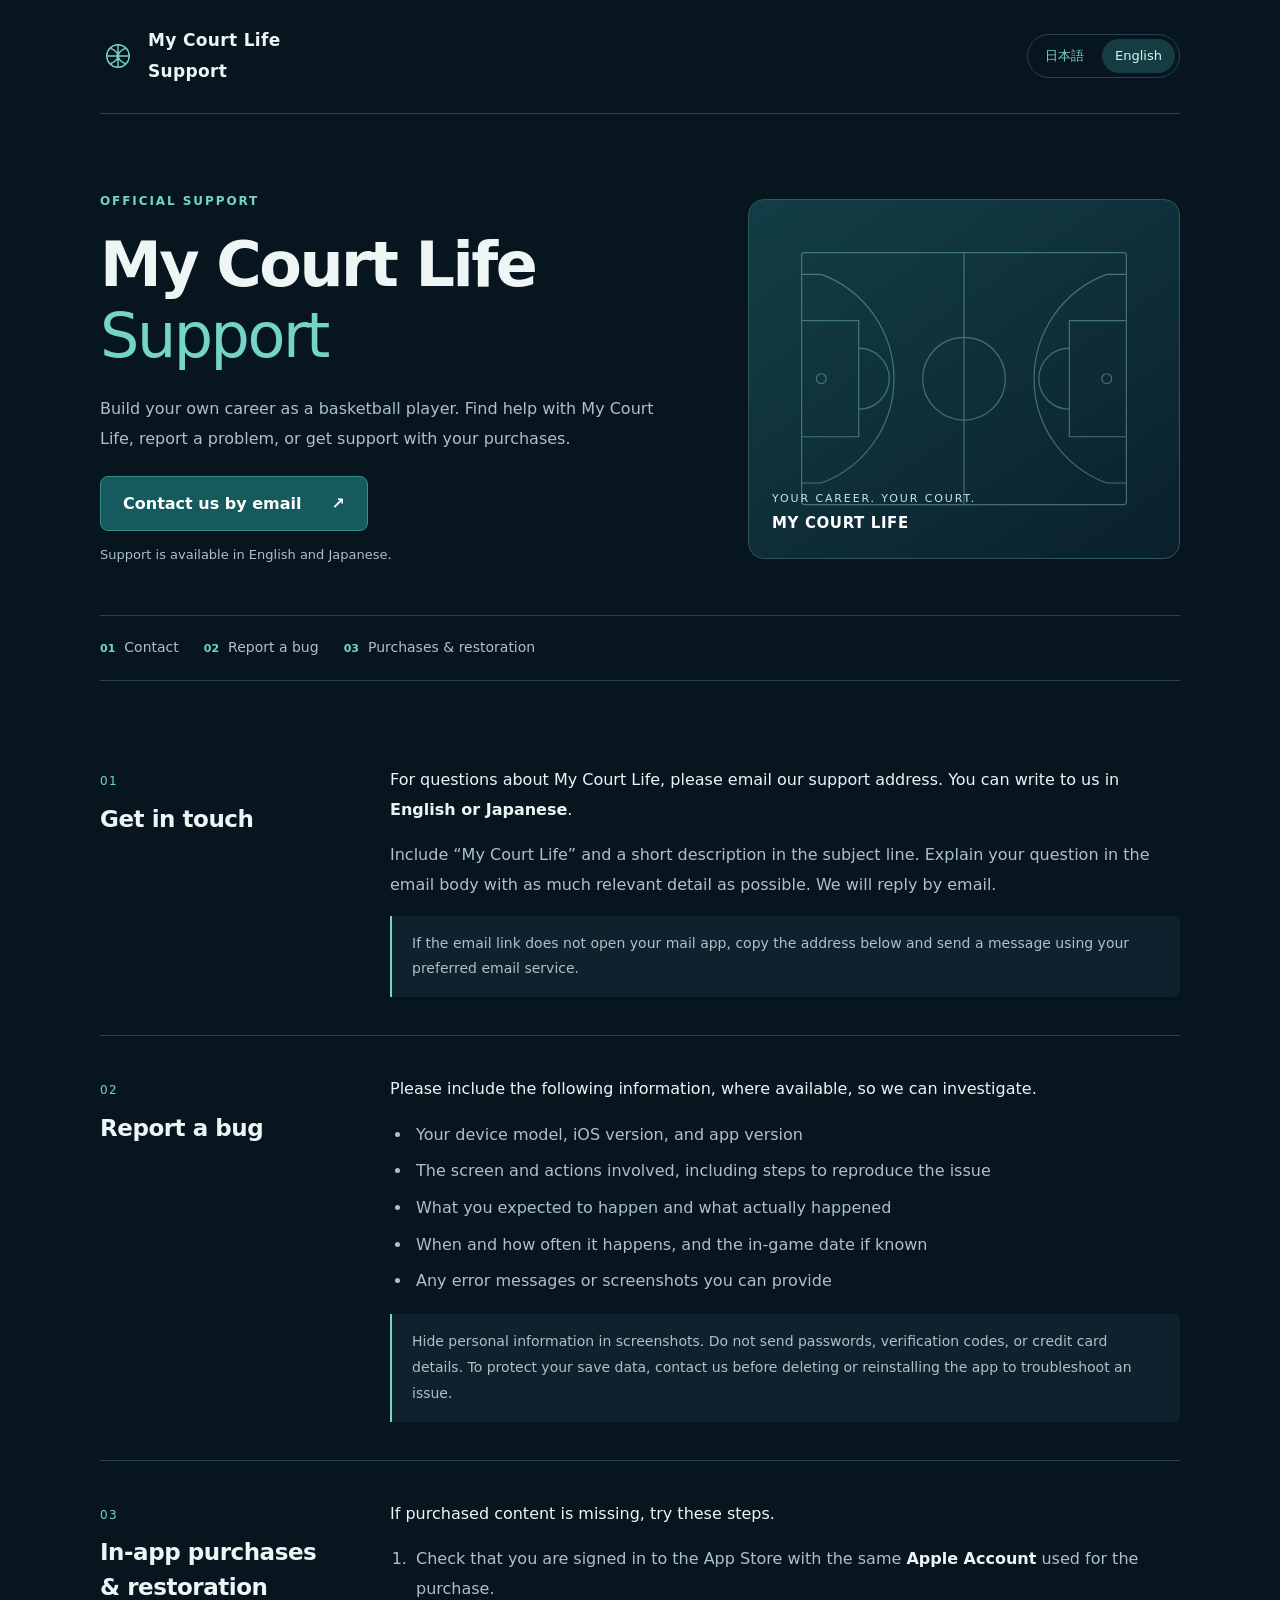
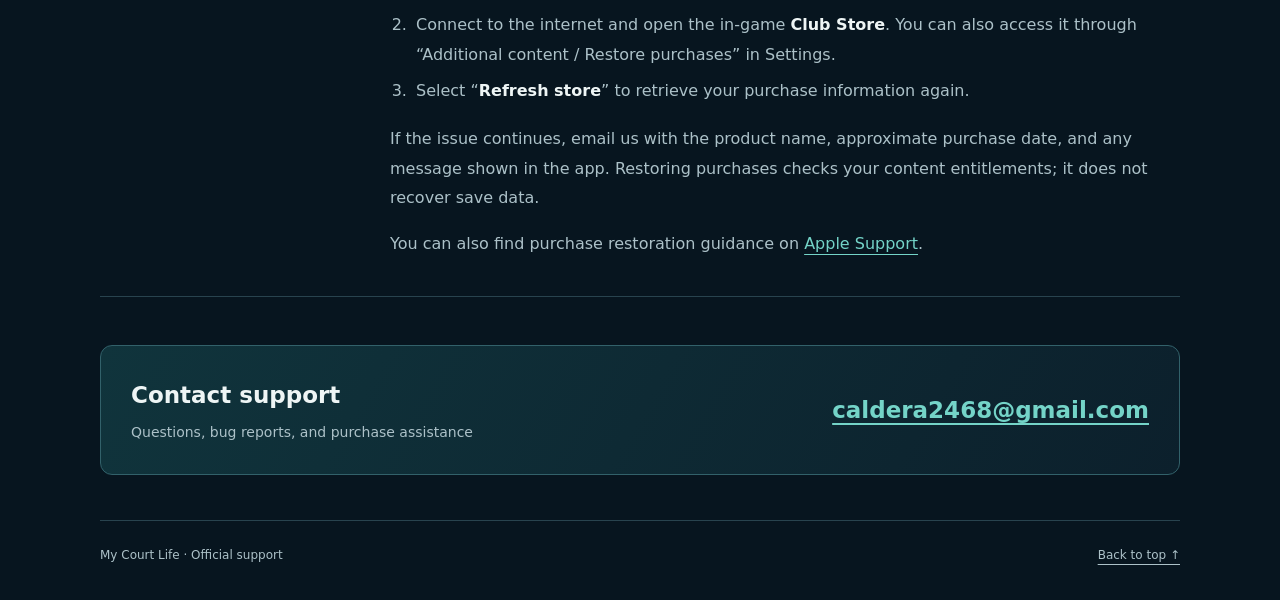
==== en.html @ d5c2948f "Publish Japanese and English support pages" ====
<!doctype html>
<html lang="en"><head><meta charset="utf-8"><meta name="viewport" content="width=device-width, initial-scale=1"><meta name="color-scheme" content="dark"><meta name="theme-color" content="#07151f"><title>My Court Life Support | Official Support</title><meta name="description" content="Official support for My Court Life. Contact us in English or Japanese, report a bug, and find help with in-app purchases and restoring purchases."><link rel="alternate" hreflang="ja" href="index.html"><link rel="alternate" hreflang="en" href="en.html"><link rel="alternate" hreflang="x-default" href="index.html"><link rel="icon" href="favicon.svg" type="image/svg+xml"><link rel="stylesheet" href="styles.css"></head>
<body id="top"><a class="skip" href="#main">Skip to content</a><div class="wrap"><header class="header"><a class="brand" href="en.html" aria-label="My Court Life Support"><svg aria-hidden="true" focusable="false" viewBox="0 0 64 64"><g fill="none" stroke="#74d4c8" stroke-width="2.5"><circle cx="32" cy="32" r="20"/><path d="M12 32h40M32 12v40M18 18c18 7 18 21 0 28M46 18c-18 7-18 21 0 28"/></g></svg><span>My Court Life<br>Support</span></a><nav class="langs" aria-label="Language / 言語"><a href="index.html" lang="ja" hreflang="ja">日本語</a><span aria-current="page" lang="en">English</span></nav></header>
<main id="main"><section class="hero" aria-labelledby="page-title"><div><p class="eyebrow">OFFICIAL SUPPORT</p><h1 id="page-title">My Court Life<span>Support</span></h1><p class="lead">Build your own career as a basketball player. Find help with My Court Life, report a problem, or get support with your purchases.</p><a class="contact-link" href="mailto:caldera2468@gmail.com?subject=My%20Court%20Life%3A%20Support%20request&amp;body=How%20can%20we%20help%3F%0A%0ADevice%20model%3A%0AiOS%20version%3A%0AApp%20version%3A%0A">Contact us by email<span aria-hidden="true">↗</span></a><p class="hero-note">Support is available in English and Japanese.</p></div><div class="court" aria-hidden="true"><svg viewBox="0 0 380 300" fill="none" stroke="currentColor" stroke-width="1.2"><rect x="25" y="22" width="330" height="256" rx="3"/><path d="M190 22v256"/><circle cx="190" cy="150" r="42"/><path d="M25 91h58v118H25M355 91h-58v118h58M83 119a31 31 0 0 1 0 62M297 119a31 31 0 0 0 0 62M25 44h20a113 113 0 0 1 0 212H25M355 44h-20a113 113 0 0 0 0 212h20"/><circle cx="45" cy="150" r="5"/><circle cx="335" cy="150" r="5"/></svg><div class="court-caption">YOUR CAREER. YOUR COURT.<strong>MY COURT LIFE</strong></div></div></section>
<nav class="topics" aria-label="Support topics"><a href="#contact"><b>01</b>Contact</a><a href="#bugs"><b>02</b>Report a bug</a><a href="#purchases"><b>03</b>Purchases & restoration</a></nav><section class="section" id="contact" aria-labelledby="heading-contact"><div><span class="num">01</span><h2 id="heading-contact">Get in touch</h2></div><div><p>For questions about My Court Life, please email our support address. You can write to us in <strong>English or Japanese</strong>.</p><p class="muted">Include “My Court Life” and a short description in the subject line. Explain your question in the email body with as much relevant detail as possible. We will reply by email.</p><p class="note">If the email link does not open your mail app, copy the address below and send a message using your preferred email service.</p></div></section><section class="section" id="bugs" aria-labelledby="heading-bugs"><div><span class="num">02</span><h2 id="heading-bugs">Report a bug</h2></div><div><p>Please include the following information, where available, so we can investigate.</p><ul><li>Your device model, iOS version, and app version</li><li>The screen and actions involved, including steps to reproduce the issue</li><li>What you expected to happen and what actually happened</li><li>When and how often it happens, and the in-game date if known</li><li>Any error messages or screenshots you can provide</li></ul><p class="note">Hide personal information in screenshots. Do not send passwords, verification codes, or credit card details. To protect your save data, contact us before deleting or reinstalling the app to troubleshoot an issue.</p></div></section><section class="section" id="purchases" aria-labelledby="heading-purchases"><div><span class="num">03</span><h2 id="heading-purchases">In-app purchases & restoration</h2></div><div><p>If purchased content is missing, try these steps.</p><ol><li>Check that you are signed in to the App Store with the same <strong>Apple Account</strong> used for the purchase.</li><li>Connect to the internet and open the in-game <strong>Club Store</strong>. You can also access it through “Additional content / Restore purchases” in Settings.</li><li>Select “<strong>Refresh store</strong>” to retrieve your purchase information again.</li></ol><p class="muted">If the issue continues, email us with the product name, approximate purchase date, and any message shown in the app. Restoring purchases checks your content entitlements; it does not recover save data.</p><p class="muted">You can also find purchase restoration guidance on <a href="https://support.apple.com/en-us/108096">Apple Support</a>.</p></div></section>
<section class="email-box" aria-labelledby="support-email"><div><h2 id="support-email">Contact support</h2><p>Questions, bug reports, and purchase assistance</p></div><a class="email" href="mailto:caldera2468@gmail.com?subject=My%20Court%20Life%3A%20Support%20request&amp;body=How%20can%20we%20help%3F%0A%0ADevice%20model%3A%0AiOS%20version%3A%0AApp%20version%3A%0A">caldera2468@gmail.com</a></section></main>
<footer class="footer"><span>My Court Life · Official support</span><a href="#top">Back to top ↑</a></footer></div></body></html>
---- styles.css ----
@charset "UTF-8";
:root{color-scheme:dark;--bg:#07151f;--panel:#0d222c;--ink:#eef5f5;--muted:#acc1c8;--teal:#74d4c8;--line:#28434e;--gold:#d7bd82}
*{box-sizing:border-box}html{scroll-behavior:smooth;scroll-padding-top:28px}body{margin:0;background:var(--bg);color:var(--ink);font:16px/1.85 system-ui,-apple-system,BlinkMacSystemFont,"Segoe UI","Noto Sans JP",sans-serif}a{color:var(--teal);text-underline-offset:5px}a:hover{color:#fff}a:focus-visible{outline:3px solid var(--gold);outline-offset:6px;border-radius:3px}.wrap{width:min(1080px,calc(100% - 64px));margin:auto}.skip{position:fixed;left:16px;top:-100px;z-index:9;background:#fff;color:#07151f;padding:10px 20px}.skip:focus{top:12px}.header{display:flex;align-items:center;justify-content:space-between;gap:24px;padding:25px 0;border-bottom:1px solid var(--line)}.brand{display:flex;align-items:center;gap:12px;color:var(--ink);text-decoration:none;font-size:17px;font-weight:650;letter-spacing:.02em}.brand svg{width:36px;height:36px;color:var(--teal);flex:none}.langs{display:flex;align-items:center;gap:5px;border:1px solid var(--line);border-radius:99px;padding:4px;font-size:13px;white-space:nowrap}.langs a,.langs span{padding:5px 13px;text-decoration:none}.langs span{background:#163c43;border-radius:99px;color:#d9f6ef}.hero{padding:76px 0 48px;display:grid;grid-template-columns:1.35fr 1fr;gap:65px;align-items:center}.eyebrow{font-size:12px;font-weight:650;letter-spacing:.16em;color:var(--teal);margin:0 0 18px}.hero h1{font-size:clamp(36px,5vw,62px);line-height:1.14;letter-spacing:-.04em;margin:0 0 23px;font-weight:650}.hero h1 span{display:block;color:var(--teal);font-weight:400}.lead{color:var(--muted);max-width:570px;margin:0 0 22px}.contact-link{display:inline-flex;align-items:center;justify-content:space-between;gap:30px;background:#155a5c;color:#fff;border:1px solid #378c88;border-radius:8px;padding:12px 22px;text-decoration:none;font-weight:650;min-height:50px}.contact-link:hover{background:#1b6b6b}.hero-note{font-size:13px;color:var(--muted);margin:12px 0 0}.court{position:relative;border:1px solid #2d555c;border-radius:16px;background:linear-gradient(145deg,#133e46,#0a202d);aspect-ratio:1.2;overflow:hidden;display:grid;place-items:center}.court svg{width:87%;height:87%;color:#80c9bf;opacity:.45}.court-caption{position:absolute;left:23px;bottom:20px;font-size:11px;letter-spacing:.17em;color:#c8e6e2}.court-caption strong{display:block;font-size:15px;letter-spacing:.04em;color:white}.topics{display:flex;flex-wrap:wrap;gap:10px 25px;border-top:1px solid var(--line);border-bottom:1px solid var(--line);padding:19px 0;margin-bottom:46px}.topics a{font-size:14px;text-decoration:none;color:var(--muted)}.topics a:hover{color:var(--teal)}.topics b{font-size:11px;color:var(--teal);margin-right:9px}.section{display:grid;grid-template-columns:235px 1fr;gap:55px;padding:38px 0;border-bottom:1px solid var(--line)}.section h2{font-size:23px;line-height:1.5;letter-spacing:-.02em;margin:7px 0 10px}.num{color:var(--teal);font-size:12px;letter-spacing:.12em}.section p{margin:0 0 16px}.section p:last-child{margin-bottom:0}.muted{color:var(--muted)}.section ul,.section ol{padding-left:22px;margin:0 0 18px;color:var(--muted)}li{padding-left:4px;margin-bottom:7px}strong{color:var(--ink);font-weight:650}.note{padding:15px 20px;border-left:2px solid var(--teal);background:var(--panel);font-size:14px;color:var(--muted);border-radius:0 6px 6px 0}.email-box{border:1px solid #32616a;background:linear-gradient(120deg,#10343c,#0c202c);border-radius:12px;padding:28px 30px;margin:48px 0 45px;display:flex;align-items:center;justify-content:space-between;gap:24px}.email-box h2{font-size:23px;margin:0 0 3px}.email-box p{color:var(--muted);margin:0;font-size:14px}.email{font-size:clamp(16px,2.2vw,23px);font-weight:550;overflow-wrap:anywhere}.footer{border-top:1px solid var(--line);padding:23px 0 34px;color:var(--muted);font-size:12px;display:flex;justify-content:space-between;gap:18px}.footer a{color:var(--muted)}
@media(max-width:760px){.wrap{width:calc(100% - 40px)}.header{gap:16px;padding:19px 0;align-items:flex-start}.brand{font-size:14px;line-height:1.5;gap:8px;max-width:180px}.brand svg{width:29px;height:29px}.langs a,.langs span{padding:5px 9px}.hero{padding:48px 0 33px;grid-template-columns:1fr;gap:30px}.hero h1{font-size:43px}.court{display:none}.topics{margin-bottom:5px;gap:10px 19px;padding:17px 0}.section{grid-template-columns:1fr;gap:15px;padding:30px 0}.section h2{font-size:22px;margin:3px 0 0}.section ul,.section ol{padding-left:20px}.email-box{padding:24px 21px;margin:32px 0;display:block}.email-box h2{font-size:21px}.email-box>div{margin-bottom:14px}.footer{flex-direction:column;gap:8px}body{font-size:15px;line-height:1.9}.contact-link{width:100%;max-width:360px}.lead{margin-bottom:23px}}
@media(prefers-reduced-motion:reduce){html{scroll-behavior:auto}}@media print{body{background:white;color:#111}.court,.topics,.langs,.skip{display:none}a,.lead,.muted,li,.note,.email-box p,.footer{color:#222}.wrap{width:100%}.hero{display:block;padding:20px 0}.hero h1 span,.eyebrow,.num{color:#155a5c}.section{gap:20px}.email-box,.note{background:white}.contact-link{color:#111;background:white}strong{color:#111}}
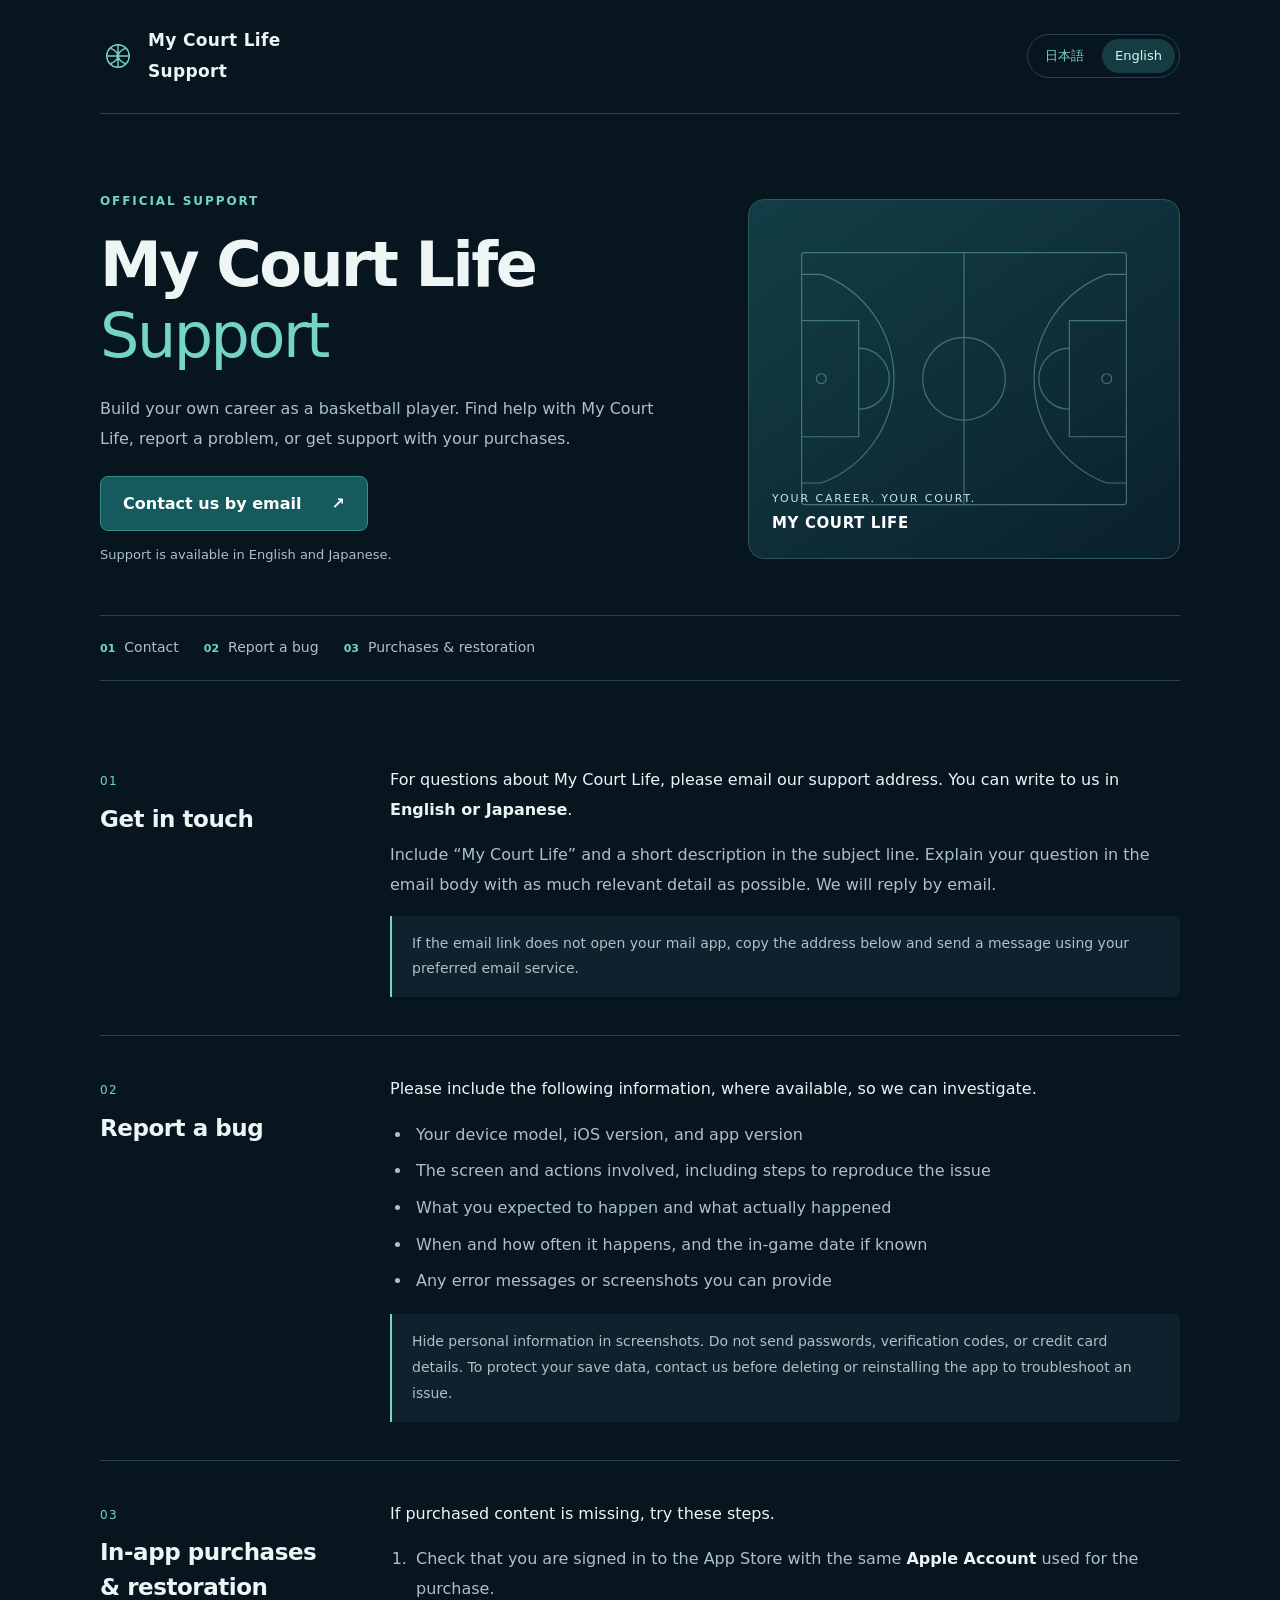
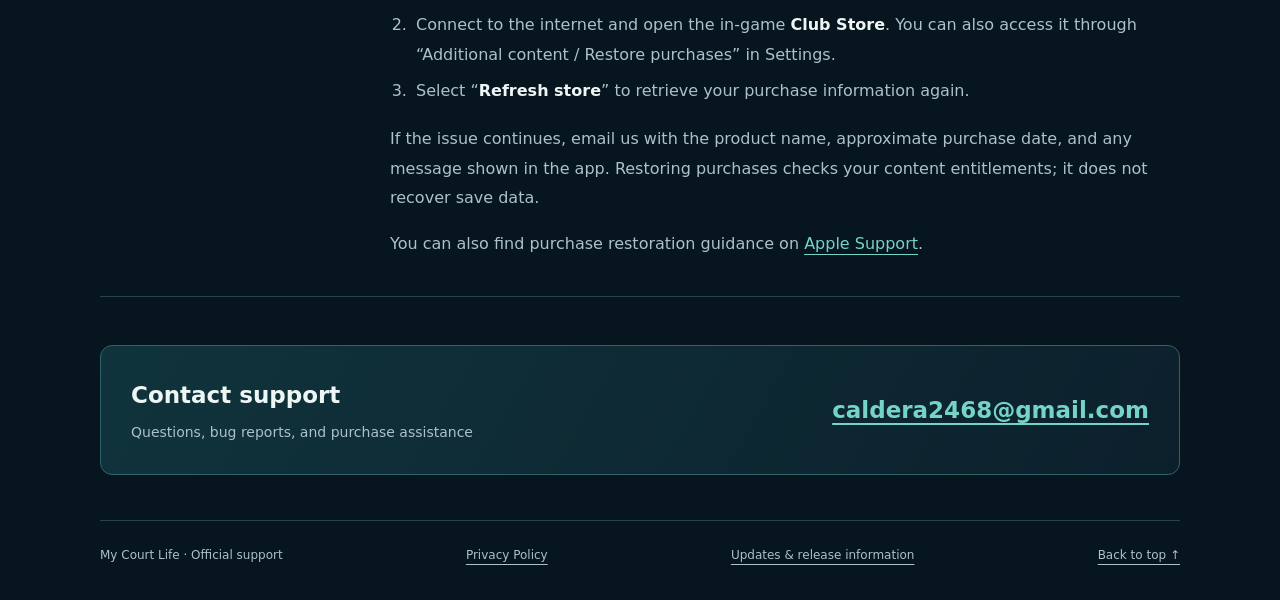
==== commit 946f2a49: "Publish bilingual privacy policy and updates hub Add Japanese and English privacy policies and a fou" ====
--- a/en.html
+++ b/en.html
@@ -1,7 +1,7 @@
-<!doctype html>
-<html lang="en"><head><meta charset="utf-8"><meta name="viewport" content="width=device-width, initial-scale=1"><meta name="color-scheme" content="dark"><meta name="theme-color" content="#07151f"><title>My Court Life Support | Official Support</title><meta name="description" content="Official support for My Court Life. Contact us in English or Japanese, report a bug, and find help with in-app purchases and restoring purchases."><link rel="alternate" hreflang="ja" href="index.html"><link rel="alternate" hreflang="en" href="en.html"><link rel="alternate" hreflang="x-default" href="index.html"><link rel="icon" href="favicon.svg" type="image/svg+xml"><link rel="stylesheet" href="styles.css"></head>
-<body id="top"><a class="skip" href="#main">Skip to content</a><div class="wrap"><header class="header"><a class="brand" href="en.html" aria-label="My Court Life Support"><svg aria-hidden="true" focusable="false" viewBox="0 0 64 64"><g fill="none" stroke="#74d4c8" stroke-width="2.5"><circle cx="32" cy="32" r="20"/><path d="M12 32h40M32 12v40M18 18c18 7 18 21 0 28M46 18c-18 7-18 21 0 28"/></g></svg><span>My Court Life<br>Support</span></a><nav class="langs" aria-label="Language / 言語"><a href="index.html" lang="ja" hreflang="ja">日本語</a><span aria-current="page" lang="en">English</span></nav></header>
-<main id="main"><section class="hero" aria-labelledby="page-title"><div><p class="eyebrow">OFFICIAL SUPPORT</p><h1 id="page-title">My Court Life<span>Support</span></h1><p class="lead">Build your own career as a basketball player. Find help with My Court Life, report a problem, or get support with your purchases.</p><a class="contact-link" href="mailto:caldera2468@gmail.com?subject=My%20Court%20Life%3A%20Support%20request&amp;body=How%20can%20we%20help%3F%0A%0ADevice%20model%3A%0AiOS%20version%3A%0AApp%20version%3A%0A">Contact us by email<span aria-hidden="true">↗</span></a><p class="hero-note">Support is available in English and Japanese.</p></div><div class="court" aria-hidden="true"><svg viewBox="0 0 380 300" fill="none" stroke="currentColor" stroke-width="1.2"><rect x="25" y="22" width="330" height="256" rx="3"/><path d="M190 22v256"/><circle cx="190" cy="150" r="42"/><path d="M25 91h58v118H25M355 91h-58v118h58M83 119a31 31 0 0 1 0 62M297 119a31 31 0 0 0 0 62M25 44h20a113 113 0 0 1 0 212H25M355 44h-20a113 113 0 0 0 0 212h20"/><circle cx="45" cy="150" r="5"/><circle cx="335" cy="150" r="5"/></svg><div class="court-caption">YOUR CAREER. YOUR COURT.<strong>MY COURT LIFE</strong></div></div></section>
-<nav class="topics" aria-label="Support topics"><a href="#contact"><b>01</b>Contact</a><a href="#bugs"><b>02</b>Report a bug</a><a href="#purchases"><b>03</b>Purchases & restoration</a></nav><section class="section" id="contact" aria-labelledby="heading-contact"><div><span class="num">01</span><h2 id="heading-contact">Get in touch</h2></div><div><p>For questions about My Court Life, please email our support address. You can write to us in <strong>English or Japanese</strong>.</p><p class="muted">Include “My Court Life” and a short description in the subject line. Explain your question in the email body with as much relevant detail as possible. We will reply by email.</p><p class="note">If the email link does not open your mail app, copy the address below and send a message using your preferred email service.</p></div></section><section class="section" id="bugs" aria-labelledby="heading-bugs"><div><span class="num">02</span><h2 id="heading-bugs">Report a bug</h2></div><div><p>Please include the following information, where available, so we can investigate.</p><ul><li>Your device model, iOS version, and app version</li><li>The screen and actions involved, including steps to reproduce the issue</li><li>What you expected to happen and what actually happened</li><li>When and how often it happens, and the in-game date if known</li><li>Any error messages or screenshots you can provide</li></ul><p class="note">Hide personal information in screenshots. Do not send passwords, verification codes, or credit card details. To protect your save data, contact us before deleting or reinstalling the app to troubleshoot an issue.</p></div></section><section class="section" id="purchases" aria-labelledby="heading-purchases"><div><span class="num">03</span><h2 id="heading-purchases">In-app purchases & restoration</h2></div><div><p>If purchased content is missing, try these steps.</p><ol><li>Check that you are signed in to the App Store with the same <strong>Apple Account</strong> used for the purchase.</li><li>Connect to the internet and open the in-game <strong>Club Store</strong>. You can also access it through “Additional content / Restore purchases” in Settings.</li><li>Select “<strong>Refresh store</strong>” to retrieve your purchase information again.</li></ol><p class="muted">If the issue continues, email us with the product name, approximate purchase date, and any message shown in the app. Restoring purchases checks your content entitlements; it does not recover save data.</p><p class="muted">You can also find purchase restoration guidance on <a href="https://support.apple.com/en-us/108096">Apple Support</a>.</p></div></section>
-<section class="email-box" aria-labelledby="support-email"><div><h2 id="support-email">Contact support</h2><p>Questions, bug reports, and purchase assistance</p></div><a class="email" href="mailto:caldera2468@gmail.com?subject=My%20Court%20Life%3A%20Support%20request&amp;body=How%20can%20we%20help%3F%0A%0ADevice%20model%3A%0AiOS%20version%3A%0AApp%20version%3A%0A">caldera2468@gmail.com</a></section></main>
-<footer class="footer"><span>My Court Life · Official support</span><a href="#top">Back to top ↑</a></footer></div></body></html>
+<!doctype html>
+<html lang="en"><head><meta charset="utf-8"><meta name="viewport" content="width=device-width, initial-scale=1"><meta name="color-scheme" content="dark"><meta name="theme-color" content="#07151f"><title>My Court Life Support | Official Support</title><meta name="description" content="Official support for My Court Life. Contact us in English or Japanese, report a bug, and find help with in-app purchases and restoring purchases."><link rel="alternate" hreflang="ja" href="index.html"><link rel="alternate" hreflang="en" href="en.html"><link rel="alternate" hreflang="x-default" href="index.html"><link rel="icon" href="favicon.svg" type="image/svg+xml"><link rel="stylesheet" href="styles.css"></head>
+<body id="top"><a class="skip" href="#main">Skip to content</a><div class="wrap"><header class="header"><a class="brand" href="en.html" aria-label="My Court Life Support"><svg aria-hidden="true" focusable="false" viewBox="0 0 64 64"><g fill="none" stroke="#74d4c8" stroke-width="2.5"><circle cx="32" cy="32" r="20"/><path d="M12 32h40M32 12v40M18 18c18 7 18 21 0 28M46 18c-18 7-18 21 0 28"/></g></svg><span>My Court Life<br>Support</span></a><nav class="langs" aria-label="Language / 言語"><a href="index.html" lang="ja" hreflang="ja">日本語</a><span aria-current="page" lang="en">English</span></nav></header>
+<main id="main"><section class="hero" aria-labelledby="page-title"><div><p class="eyebrow">OFFICIAL SUPPORT</p><h1 id="page-title">My Court Life<span>Support</span></h1><p class="lead">Build your own career as a basketball player. Find help with My Court Life, report a problem, or get support with your purchases.</p><a class="contact-link" href="mailto:caldera2468@gmail.com?subject=My%20Court%20Life%3A%20Support%20request&amp;body=How%20can%20we%20help%3F%0A%0ADevice%20model%3A%0AiOS%20version%3A%0AApp%20version%3A%0A">Contact us by email<span aria-hidden="true">↗</span></a><p class="hero-note">Support is available in English and Japanese.</p></div><div class="court" aria-hidden="true"><svg viewBox="0 0 380 300" fill="none" stroke="currentColor" stroke-width="1.2"><rect x="25" y="22" width="330" height="256" rx="3"/><path d="M190 22v256"/><circle cx="190" cy="150" r="42"/><path d="M25 91h58v118H25M355 91h-58v118h58M83 119a31 31 0 0 1 0 62M297 119a31 31 0 0 0 0 62M25 44h20a113 113 0 0 1 0 212H25M355 44h-20a113 113 0 0 0 0 212h20"/><circle cx="45" cy="150" r="5"/><circle cx="335" cy="150" r="5"/></svg><div class="court-caption">YOUR CAREER. YOUR COURT.<strong>MY COURT LIFE</strong></div></div></section>
+<nav class="topics" aria-label="Support topics"><a href="#contact"><b>01</b>Contact</a><a href="#bugs"><b>02</b>Report a bug</a><a href="#purchases"><b>03</b>Purchases & restoration</a></nav><section class="section" id="contact" aria-labelledby="heading-contact"><div><span class="num">01</span><h2 id="heading-contact">Get in touch</h2></div><div><p>For questions about My Court Life, please email our support address. You can write to us in <strong>English or Japanese</strong>.</p><p class="muted">Include “My Court Life” and a short description in the subject line. Explain your question in the email body with as much relevant detail as possible. We will reply by email.</p><p class="note">If the email link does not open your mail app, copy the address below and send a message using your preferred email service.</p></div></section><section class="section" id="bugs" aria-labelledby="heading-bugs"><div><span class="num">02</span><h2 id="heading-bugs">Report a bug</h2></div><div><p>Please include the following information, where available, so we can investigate.</p><ul><li>Your device model, iOS version, and app version</li><li>The screen and actions involved, including steps to reproduce the issue</li><li>What you expected to happen and what actually happened</li><li>When and how often it happens, and the in-game date if known</li><li>Any error messages or screenshots you can provide</li></ul><p class="note">Hide personal information in screenshots. Do not send passwords, verification codes, or credit card details. To protect your save data, contact us before deleting or reinstalling the app to troubleshoot an issue.</p></div></section><section class="section" id="purchases" aria-labelledby="heading-purchases"><div><span class="num">03</span><h2 id="heading-purchases">In-app purchases & restoration</h2></div><div><p>If purchased content is missing, try these steps.</p><ol><li>Check that you are signed in to the App Store with the same <strong>Apple Account</strong> used for the purchase.</li><li>Connect to the internet and open the in-game <strong>Club Store</strong>. You can also access it through “Additional content / Restore purchases” in Settings.</li><li>Select “<strong>Refresh store</strong>” to retrieve your purchase information again.</li></ol><p class="muted">If the issue continues, email us with the product name, approximate purchase date, and any message shown in the app. Restoring purchases checks your content entitlements; it does not recover save data.</p><p class="muted">You can also find purchase restoration guidance on <a href="https://support.apple.com/en-us/108096">Apple Support</a>.</p></div></section>
+<section class="email-box" aria-labelledby="support-email"><div><h2 id="support-email">Contact support</h2><p>Questions, bug reports, and purchase assistance</p></div><a class="email" href="mailto:caldera2468@gmail.com?subject=My%20Court%20Life%3A%20Support%20request&amp;body=How%20can%20we%20help%3F%0A%0ADevice%20model%3A%0AiOS%20version%3A%0AApp%20version%3A%0A">caldera2468@gmail.com</a></section></main>
+<footer class="footer"><span>My Court Life · Official support</span><a href="privacy-en.html">Privacy Policy</a><a href="updates-en.html">Updates &amp; release information</a><a href="#top">Back to top ↑</a></footer></div></body></html>
--- a/styles.css
+++ b/styles.css
@@ -1,5 +1,26 @@
-@charset "UTF-8";
-:root{color-scheme:dark;--bg:#07151f;--panel:#0d222c;--ink:#eef5f5;--muted:#acc1c8;--teal:#74d4c8;--line:#28434e;--gold:#d7bd82}
-*{box-sizing:border-box}html{scroll-behavior:smooth;scroll-padding-top:28px}body{margin:0;background:var(--bg);color:var(--ink);font:16px/1.85 system-ui,-apple-system,BlinkMacSystemFont,"Segoe UI","Noto Sans JP",sans-serif}a{color:var(--teal);text-underline-offset:5px}a:hover{color:#fff}a:focus-visible{outline:3px solid var(--gold);outline-offset:6px;border-radius:3px}.wrap{width:min(1080px,calc(100% - 64px));margin:auto}.skip{position:fixed;left:16px;top:-100px;z-index:9;background:#fff;color:#07151f;padding:10px 20px}.skip:focus{top:12px}.header{display:flex;align-items:center;justify-content:space-between;gap:24px;padding:25px 0;border-bottom:1px solid var(--line)}.brand{display:flex;align-items:center;gap:12px;color:var(--ink);text-decoration:none;font-size:17px;font-weight:650;letter-spacing:.02em}.brand svg{width:36px;height:36px;color:var(--teal);flex:none}.langs{display:flex;align-items:center;gap:5px;border:1px solid var(--line);border-radius:99px;padding:4px;font-size:13px;white-space:nowrap}.langs a,.langs span{padding:5px 13px;text-decoration:none}.langs span{background:#163c43;border-radius:99px;color:#d9f6ef}.hero{padding:76px 0 48px;display:grid;grid-template-columns:1.35fr 1fr;gap:65px;align-items:center}.eyebrow{font-size:12px;font-weight:650;letter-spacing:.16em;color:var(--teal);margin:0 0 18px}.hero h1{font-size:clamp(36px,5vw,62px);line-height:1.14;letter-spacing:-.04em;margin:0 0 23px;font-weight:650}.hero h1 span{display:block;color:var(--teal);font-weight:400}.lead{color:var(--muted);max-width:570px;margin:0 0 22px}.contact-link{display:inline-flex;align-items:center;justify-content:space-between;gap:30px;background:#155a5c;color:#fff;border:1px solid #378c88;border-radius:8px;padding:12px 22px;text-decoration:none;font-weight:650;min-height:50px}.contact-link:hover{background:#1b6b6b}.hero-note{font-size:13px;color:var(--muted);margin:12px 0 0}.court{position:relative;border:1px solid #2d555c;border-radius:16px;background:linear-gradient(145deg,#133e46,#0a202d);aspect-ratio:1.2;overflow:hidden;display:grid;place-items:center}.court svg{width:87%;height:87%;color:#80c9bf;opacity:.45}.court-caption{position:absolute;left:23px;bottom:20px;font-size:11px;letter-spacing:.17em;color:#c8e6e2}.court-caption strong{display:block;font-size:15px;letter-spacing:.04em;color:white}.topics{display:flex;flex-wrap:wrap;gap:10px 25px;border-top:1px solid var(--line);border-bottom:1px solid var(--line);padding:19px 0;margin-bottom:46px}.topics a{font-size:14px;text-decoration:none;color:var(--muted)}.topics a:hover{color:var(--teal)}.topics b{font-size:11px;color:var(--teal);margin-right:9px}.section{display:grid;grid-template-columns:235px 1fr;gap:55px;padding:38px 0;border-bottom:1px solid var(--line)}.section h2{font-size:23px;line-height:1.5;letter-spacing:-.02em;margin:7px 0 10px}.num{color:var(--teal);font-size:12px;letter-spacing:.12em}.section p{margin:0 0 16px}.section p:last-child{margin-bottom:0}.muted{color:var(--muted)}.section ul,.section ol{padding-left:22px;margin:0 0 18px;color:var(--muted)}li{padding-left:4px;margin-bottom:7px}strong{color:var(--ink);font-weight:650}.note{padding:15px 20px;border-left:2px solid var(--teal);background:var(--panel);font-size:14px;color:var(--muted);border-radius:0 6px 6px 0}.email-box{border:1px solid #32616a;background:linear-gradient(120deg,#10343c,#0c202c);border-radius:12px;padding:28px 30px;margin:48px 0 45px;display:flex;align-items:center;justify-content:space-between;gap:24px}.email-box h2{font-size:23px;margin:0 0 3px}.email-box p{color:var(--muted);margin:0;font-size:14px}.email{font-size:clamp(16px,2.2vw,23px);font-weight:550;overflow-wrap:anywhere}.footer{border-top:1px solid var(--line);padding:23px 0 34px;color:var(--muted);font-size:12px;display:flex;justify-content:space-between;gap:18px}.footer a{color:var(--muted)}
-@media(max-width:760px){.wrap{width:calc(100% - 40px)}.header{gap:16px;padding:19px 0;align-items:flex-start}.brand{font-size:14px;line-height:1.5;gap:8px;max-width:180px}.brand svg{width:29px;height:29px}.langs a,.langs span{padding:5px 9px}.hero{padding:48px 0 33px;grid-template-columns:1fr;gap:30px}.hero h1{font-size:43px}.court{display:none}.topics{margin-bottom:5px;gap:10px 19px;padding:17px 0}.section{grid-template-columns:1fr;gap:15px;padding:30px 0}.section h2{font-size:22px;margin:3px 0 0}.section ul,.section ol{padding-left:20px}.email-box{padding:24px 21px;margin:32px 0;display:block}.email-box h2{font-size:21px}.email-box>div{margin-bottom:14px}.footer{flex-direction:column;gap:8px}body{font-size:15px;line-height:1.9}.contact-link{width:100%;max-width:360px}.lead{margin-bottom:23px}}
-@media(prefers-reduced-motion:reduce){html{scroll-behavior:auto}}@media print{body{background:white;color:#111}.court,.topics,.langs,.skip{display:none}a,.lead,.muted,li,.note,.email-box p,.footer{color:#222}.wrap{width:100%}.hero{display:block;padding:20px 0}.hero h1 span,.eyebrow,.num{color:#155a5c}.section{gap:20px}.email-box,.note{background:white}.contact-link{color:#111;background:white}strong{color:#111}}
+@charset "UTF-8";
+:root{color-scheme:dark;--bg:#07151f;--panel:#0d222c;--ink:#eef5f5;--muted:#acc1c8;--teal:#74d4c8;--line:#28434e;--gold:#d7bd82}
+*{box-sizing:border-box}html{scroll-behavior:smooth;scroll-padding-top:28px}body{margin:0;background:var(--bg);color:var(--ink);font:16px/1.85 system-ui,-apple-system,BlinkMacSystemFont,"Segoe UI","Noto Sans JP",sans-serif}a{color:var(--teal);text-underline-offset:5px}a:hover{color:#fff}a:focus-visible{outline:3px solid var(--gold);outline-offset:6px;border-radius:3px}.wrap{width:min(1080px,calc(100% - 64px));margin:auto}.skip{position:fixed;left:16px;top:-100px;z-index:9;background:#fff;color:#07151f;padding:10px 20px}.skip:focus{top:12px}.header{display:flex;align-items:center;justify-content:space-between;gap:24px;padding:25px 0;border-bottom:1px solid var(--line)}.brand{display:flex;align-items:center;gap:12px;color:var(--ink);text-decoration:none;font-size:17px;font-weight:650;letter-spacing:.02em}.brand svg{width:36px;height:36px;color:var(--teal);flex:none}.langs{display:flex;align-items:center;gap:5px;border:1px solid var(--line);border-radius:99px;padding:4px;font-size:13px;white-space:nowrap}.langs a,.langs span{padding:5px 13px;text-decoration:none}.langs span{background:#163c43;border-radius:99px;color:#d9f6ef}.hero{padding:76px 0 48px;display:grid;grid-template-columns:1.35fr 1fr;gap:65px;align-items:center}.eyebrow{font-size:12px;font-weight:650;letter-spacing:.16em;color:var(--teal);margin:0 0 18px}.hero h1{font-size:clamp(36px,5vw,62px);line-height:1.14;letter-spacing:-.04em;margin:0 0 23px;font-weight:650}.hero h1 span{display:block;color:var(--teal);font-weight:400}.lead{color:var(--muted);max-width:570px;margin:0 0 22px}.contact-link{display:inline-flex;align-items:center;justify-content:space-between;gap:30px;background:#155a5c;color:#fff;border:1px solid #378c88;border-radius:8px;padding:12px 22px;text-decoration:none;font-weight:650;min-height:50px}.contact-link:hover{background:#1b6b6b}.hero-note{font-size:13px;color:var(--muted);margin:12px 0 0}.court{position:relative;border:1px solid #2d555c;border-radius:16px;background:linear-gradient(145deg,#133e46,#0a202d);aspect-ratio:1.2;overflow:hidden;display:grid;place-items:center}.court svg{width:87%;height:87%;color:#80c9bf;opacity:.45}.court-caption{position:absolute;left:23px;bottom:20px;font-size:11px;letter-spacing:.17em;color:#c8e6e2}.court-caption strong{display:block;font-size:15px;letter-spacing:.04em;color:white}.topics{display:flex;flex-wrap:wrap;gap:10px 25px;border-top:1px solid var(--line);border-bottom:1px solid var(--line);padding:19px 0;margin-bottom:46px}.topics a{font-size:14px;text-decoration:none;color:var(--muted)}.topics a:hover{color:var(--teal)}.topics b{font-size:11px;color:var(--teal);margin-right:9px}.section{display:grid;grid-template-columns:235px 1fr;gap:55px;padding:38px 0;border-bottom:1px solid var(--line)}.section h2{font-size:23px;line-height:1.5;letter-spacing:-.02em;margin:7px 0 10px}.num{color:var(--teal);font-size:12px;letter-spacing:.12em}.section p{margin:0 0 16px}.section p:last-child{margin-bottom:0}.muted{color:var(--muted)}.section ul,.section ol{padding-left:22px;margin:0 0 18px;color:var(--muted)}li{padding-left:4px;margin-bottom:7px}strong{color:var(--ink);font-weight:650}.note{padding:15px 20px;border-left:2px solid var(--teal);background:var(--panel);font-size:14px;color:var(--muted);border-radius:0 6px 6px 0}.email-box{border:1px solid #32616a;background:linear-gradient(120deg,#10343c,#0c202c);border-radius:12px;padding:28px 30px;margin:48px 0 45px;display:flex;align-items:center;justify-content:space-between;gap:24px}.email-box h2{font-size:23px;margin:0 0 3px}.email-box p{color:var(--muted);margin:0;font-size:14px}.email{font-size:clamp(16px,2.2vw,23px);font-weight:550;overflow-wrap:anywhere}.footer{border-top:1px solid var(--line);padding:23px 0 34px;color:var(--muted);font-size:12px;display:flex;justify-content:space-between;gap:18px}.footer a{color:var(--muted)}
+@media(max-width:760px){.wrap{width:calc(100% - 40px)}.header{gap:16px;padding:19px 0;align-items:flex-start}.brand{font-size:14px;line-height:1.5;gap:8px;max-width:180px}.brand svg{width:29px;height:29px}.langs a,.langs span{padding:5px 9px}.hero{padding:48px 0 33px;grid-template-columns:1fr;gap:30px}.hero h1{font-size:43px}.court{display:none}.topics{margin-bottom:5px;gap:10px 19px;padding:17px 0}.section{grid-template-columns:1fr;gap:15px;padding:30px 0}.section h2{font-size:22px;margin:3px 0 0}.section ul,.section ol{padding-left:20px}.email-box{padding:24px 21px;margin:32px 0;display:block}.email-box h2{font-size:21px}.email-box>div{margin-bottom:14px}.footer{flex-direction:column;gap:8px}body{font-size:15px;line-height:1.9}.contact-link{width:100%;max-width:360px}.lead{margin-bottom:23px}}
+@media(prefers-reduced-motion:reduce){html{scroll-behavior:auto}}@media print{body{background:white;color:#111}.court,.topics,.langs,.skip{display:none}a,.lead,.muted,li,.note,.email-box p,.footer{color:#222}.wrap{width:100%}.hero{display:block;padding:20px 0}.hero h1 span,.eyebrow,.num{color:#155a5c}.section{gap:20px}.email-box,.note{background:white}.contact-link{color:#111;background:white}strong{color:#111}}
+
+/* Privacy policy */
+.policy{max-width:850px;margin:0 auto;padding-bottom:40px;overflow-wrap:anywhere}
+.policy-heading{padding:48px 0 24px}.policy-heading>.eyebrow{margin-top:30px}
+.policy h1{font-size:clamp(28px,4vw,44px);line-height:1.35;letter-spacing:-.03em;margin:0 0 20px}
+.policy-toc{display:grid;grid-template-columns:1fr 1fr;gap:8px 26px;padding:24px;background:var(--panel);border:1px solid var(--line);border-radius:12px;margin-bottom:20px}
+.policy-toc a{font-size:14px;text-decoration:none;line-height:1.7;padding:5px 0}
+.policy-section{padding:28px 0;border-bottom:1px solid var(--line)}
+.policy-section h2{font-size:23px;line-height:1.5;color:var(--teal);margin:0 0 18px}
+.policy-section p{margin:0 0 18px;color:var(--muted)}.policy-section p:last-child{margin-bottom:0}
+@media(max-width:760px){.policy-heading{padding-top:30px}.policy-toc{grid-template-columns:1fr;padding:18px}.policy-section{padding:25px 0}.policy-section h2{font-size:21px}}
+@media print{.policy-toc{display:none}.policy{max-width:none}.policy-section p{color:#111}.policy-section h2{color:#155a5c}}
+.policy h1 span{display:block;font-size:.8em;color:var(--teal);margin-top:10px}
+
+/* Updates hub */
+.updates-heading{padding:45px 0 24px;max-width:810px}.updates-heading .eyebrow{margin-top:32px}.updates h1{font-size:clamp(30px,4.5vw,50px);line-height:1.3;letter-spacing:-.03em;margin:0 0 20px}.updates-heading .lead{max-width:760px}
+.updates-nav{display:grid;grid-template-columns:repeat(4,1fr);gap:7px;position:sticky;top:0;z-index:2;padding:12px 0;background:var(--bg);border-bottom:1px solid var(--line)}
+.updates-nav a{display:flex;align-items:center;justify-content:center;min-height:50px;border:1px solid var(--line);border-radius:7px;padding:10px;color:var(--ink);font-size:14px;text-decoration:none;text-align:center;line-height:1.5}.updates-nav a:hover,.updates-nav a:focus-visible{background:var(--panel);border-color:var(--teal)}
+.update-section{padding:46px 0;border-bottom:1px solid var(--line);scroll-margin-top:110px}.update-section h2{font-size:29px;line-height:1.4;margin:0 0 14px}.update-section .eyebrow{margin-bottom:9px}.update-summary{color:var(--muted);margin:0 0 24px}.update-grid{display:grid;grid-template-columns:1fr 1fr;gap:16px}.update-card{border:1px solid var(--line);background:var(--panel);padding:24px;border-radius:12px}.update-card h3{font-size:20px;line-height:1.55;margin:14px 0 12px}.update-card p{color:var(--muted);margin:0}.update-badge{display:inline-block;color:var(--teal);border:1px solid #376367;border-radius:5px;padding:4px 9px;font-size:12px;line-height:1.6}.updates-contact{padding:38px 0}.updates-contact h2{font-size:24px;margin-bottom:12px}.updates-contact p{color:var(--muted)}.footer{flex-wrap:wrap}
+@media(max-width:760px){.updates-heading{padding-top:30px}.updates-nav{grid-template-columns:1fr 1fr}.updates-nav a{min-height:48px}.update-section{padding:32px 0;scroll-margin-top:145px}.update-section h2{font-size:25px}.update-grid{grid-template-columns:1fr}.update-card{padding:21px}.update-card h3{font-size:19px}}
+@media print{.updates-nav{display:none}.update-grid{grid-template-columns:1fr}.update-card{background:white;break-inside:avoid}.update-card p,.update-summary,.updates-contact p{color:#222}}
